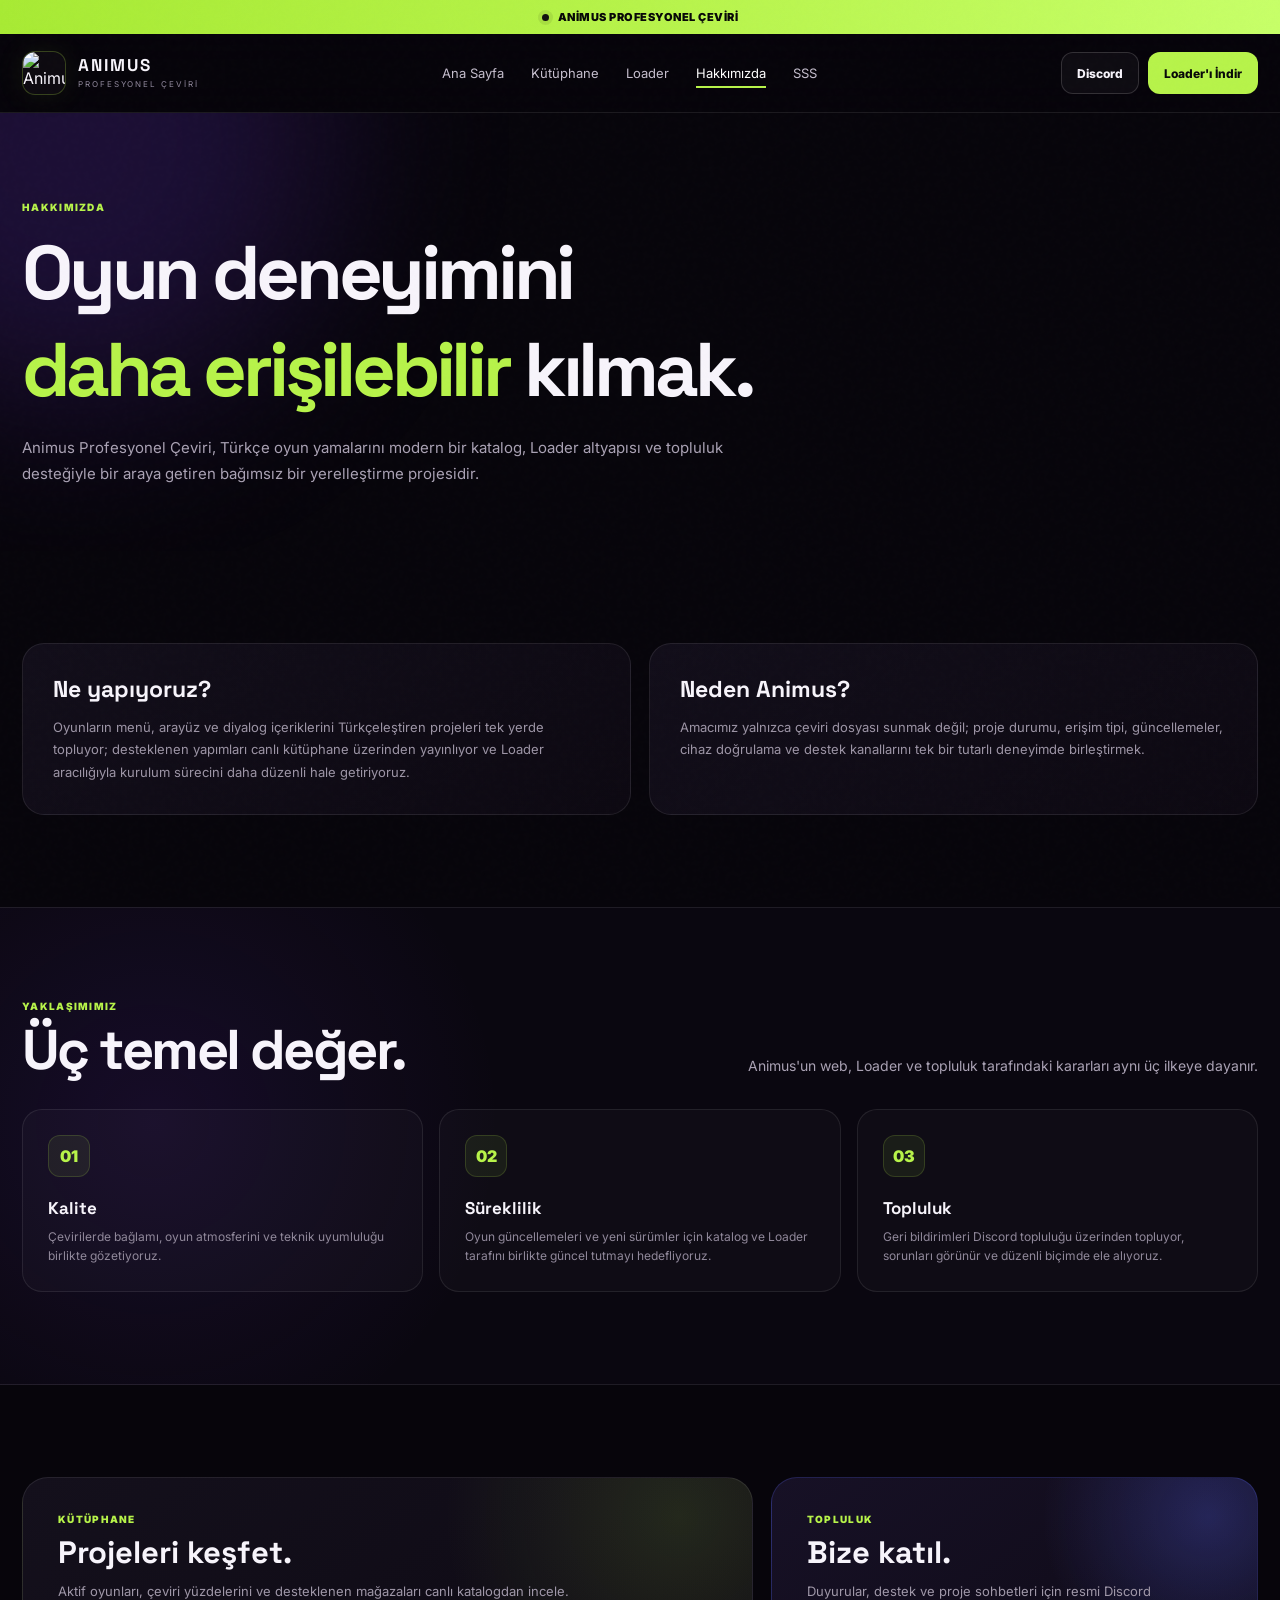
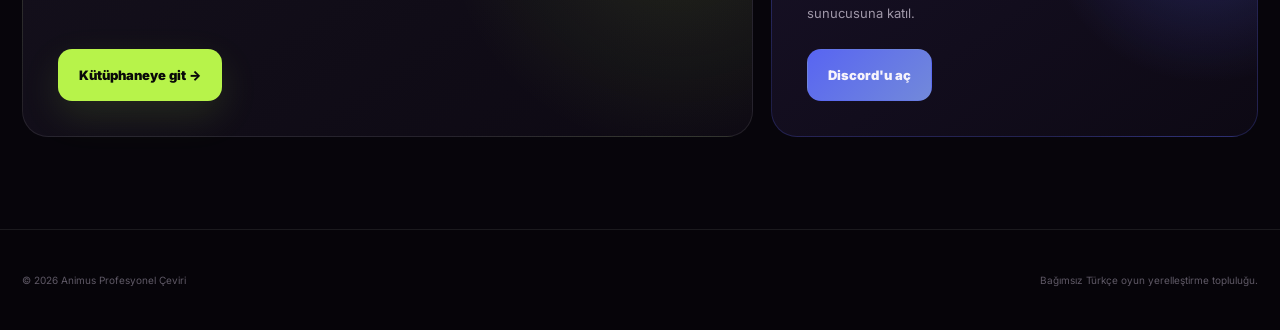
==== public/hakkimizda.html @ ebd4c954 "Add Animus about page" ====
<!doctype html>
<html lang="tr">
<head>
  <meta charset="utf-8">
  <meta name="viewport" content="width=device-width,initial-scale=1">
  <meta name="theme-color" content="#07050b">
  <meta name="description" content="Animus Profesyonel Çeviri hakkında.">
  <link rel="icon" href="https://animus-api.intelpol.workers.dev/icon.ico">
  <link rel="stylesheet" href="./assets/site.css">
  <title>Hakkımızda | Animus Profesyonel Çeviri</title>
</head>
<body>
<div class="noise"></div>
<div class="announcement"><i></i> Animus Profesyonel Çeviri</div>
<header class="site-header">
  <div class="wrap nav">
    <a class="brand" href="./"><span class="brand-logo"><img src="https://animus-api.intelpol.workers.dev/icon.ico" alt="Animus"></span><span class="brand-text"><strong>ANIMUS</strong><span>PROFESYONEL ÇEVİRİ</span></span></a>
    <nav class="nav-links"><a href="./">Ana Sayfa</a><a href="./kutuphane.html">Kütüphane</a><a href="./#loader">Loader</a><a class="active" href="./hakkimizda.html">Hakkımızda</a><a href="./sss.html">SSS</a></nav>
    <div class="nav-actions"><a class="mini-btn" href="https://discord.gg/RMP6gGHpKK" target="_blank" rel="noopener">Discord</a><a class="mini-btn primary" href="https://pixeldrain.com/u/HKKVZccd" target="_blank" rel="noopener">Loader'ı İndir</a><button class="mobile-toggle" aria-label="Menüyü aç">☰</button></div>
  </div>
  <div class="mobile-menu"><a href="./">Ana Sayfa</a><a href="./kutuphane.html">Kütüphane</a><a href="./#loader">Loader</a><a href="./hakkimizda.html">Hakkımızda</a><a href="./sss.html">SSS</a><a href="https://discord.gg/RMP6gGHpKK" target="_blank">Discord</a></div>
</header>

<main>
  <section class="page-hero"><div class="wrap"><div class="kicker">Hakkımızda</div><h1>Oyun deneyimini<br><span class="lime">daha erişilebilir</span> kılmak.</h1><p>Animus Profesyonel Çeviri, Türkçe oyun yamalarını modern bir katalog, Loader altyapısı ve topluluk desteğiyle bir araya getiren bağımsız bir yerelleştirme projesidir.</p></div></section>
  <section class="section"><div class="wrap">
    <div class="prose-grid">
      <article class="prose-card" data-reveal><h3>Ne yapıyoruz?</h3><p>Oyunların menü, arayüz ve diyalog içeriklerini Türkçeleştiren projeleri tek yerde topluyor; desteklenen yapımları canlı kütüphane üzerinden yayınlıyor ve Loader aracılığıyla kurulum sürecini daha düzenli hale getiriyoruz.</p></article>
      <article class="prose-card" data-reveal><h3>Neden Animus?</h3><p>Amacımız yalnızca çeviri dosyası sunmak değil; proje durumu, erişim tipi, güncellemeler, cihaz doğrulama ve destek kanallarını tek bir tutarlı deneyimde birleştirmek.</p></article>
    </div>
  </div></section>
  <section class="section alt"><div class="wrap">
    <div class="section-head" data-reveal><div><div class="kicker">Yaklaşımımız</div><h2>Üç temel değer.</h2></div><p>Animus'un web, Loader ve topluluk tarafındaki kararları aynı üç ilkeye dayanır.</p></div>
    <div class="value-grid">
      <article class="value" data-reveal><i>01</i><h3>Kalite</h3><p>Çevirilerde bağlamı, oyun atmosferini ve teknik uyumluluğu birlikte gözetiyoruz.</p></article>
      <article class="value" data-reveal><i>02</i><h3>Süreklilik</h3><p>Oyun güncellemeleri ve yeni sürümler için katalog ve Loader tarafını birlikte güncel tutmayı hedefliyoruz.</p></article>
      <article class="value" data-reveal><i>03</i><h3>Topluluk</h3><p>Geri bildirimleri Discord topluluğu üzerinden topluyor, sorunları görünür ve düzenli biçimde ele alıyoruz.</p></article>
    </div>
  </div></section>
  <section class="section"><div class="wrap community-grid">
    <article class="community-card support-card" data-reveal><div><div class="kicker">Kütüphane</div><h3>Projeleri keşfet.</h3><p>Aktif oyunları, çeviri yüzdelerini ve desteklenen mağazaları canlı katalogdan incele.</p></div><a class="btn primary" href="./kutuphane.html">Kütüphaneye git →</a></article>
    <article class="community-card discord-card" data-reveal><div><div class="kicker">Topluluk</div><h3>Bize katıl.</h3><p>Duyurular, destek ve proje sohbetleri için resmi Discord sunucusuna katıl.</p></div><a class="btn discord" href="https://discord.gg/RMP6gGHpKK" target="_blank" rel="noopener">Discord'u aç</a></article>
  </div></section>
</main>
<footer class="site-footer"><div class="wrap"><div class="footer-bottom" style="margin-top:0;padding-top:0;border-top:0"><span>© <span data-year></span> Animus Profesyonel Çeviri</span><span>Bağımsız Türkçe oyun yerelleştirme topluluğu.</span></div></div></footer>
<script src="./assets/site.js"></script>
</body>
</html>
---- public/assets/site.css ----
@import url('https://fonts.googleapis.com/css2?family=Inter:wght@400;500;600;700;800;900&family=Space+Grotesk:wght@500;600;700&display=swap');
:root{--bg:#07050b;--bg2:#0c0813;--panel:#110d19;--panel2:#171120;--text:#f7f4fb;--muted:#aaa2b4;--muted2:#746d7c;--line:rgba(255,255,255,.085);--line2:rgba(255,255,255,.15);--lime:#b7f34a;--lime2:#d7ff8e;--purple:#7c3aed;--purple2:#a879ff;--discord:#5865f2;--shadow:0 28px 90px rgba(0,0,0,.42);--wrap:min(1280px,calc(100% - 44px));--radius:24px}
*{box-sizing:border-box}html{scroll-behavior:smooth}body{margin:0;background:var(--bg);color:var(--text);font-family:Inter,system-ui,-apple-system,BlinkMacSystemFont,"Segoe UI",sans-serif;overflow-x:hidden}a{color:inherit;text-decoration:none}button,input{font:inherit}.wrap{width:var(--wrap);margin:auto}.hidden{display:none!important}.noise{position:fixed;inset:0;pointer-events:none;z-index:999;opacity:.018;background-image:url("data:image/svg+xml,%3Csvg viewBox='0 0 180 180' xmlns='http://www.w3.org/2000/svg'%3E%3Cfilter id='n'%3E%3CfeTurbulence type='fractalNoise' baseFrequency='.92' numOctaves='3' stitchTiles='stitch'/%3E%3C/filter%3E%3Crect width='100%25' height='100%25' filter='url(%23n)' opacity='.8'/%3E%3C/svg%3E")}
.announcement{height:34px;display:flex;align-items:center;justify-content:center;gap:9px;background:linear-gradient(90deg,#a8ea34,var(--lime),#c7ff68);color:#080808;font-size:11px;font-weight:900;letter-spacing:.045em;text-transform:uppercase}.announcement i{width:7px;height:7px;border-radius:50%;background:#111;box-shadow:0 0 0 4px rgba(0,0,0,.08)}
.site-header{position:sticky;top:0;z-index:100;border-bottom:1px solid var(--line);background:rgba(7,5,11,.78);backdrop-filter:blur(20px)}.nav{height:78px;display:flex;align-items:center;justify-content:space-between;gap:24px}.brand{display:flex;align-items:center;gap:12px;min-width:max-content}.brand-logo{width:44px;height:44px;border-radius:13px;overflow:hidden;border:1px solid rgba(183,243,74,.24);background:#0d0a10;box-shadow:0 0 30px rgba(183,243,74,.08)}.brand-logo img{width:100%;height:100%;display:block;object-fit:cover}.brand-text strong{display:block;font:700 17px/1 "Space Grotesk",sans-serif;letter-spacing:.12em}.brand-text span{display:block;margin-top:5px;color:#91899d;font-size:8px;letter-spacing:.24em}.nav-links{display:flex;align-items:center;gap:27px;color:#c5becd;font-size:13px}.nav-links a{position:relative;padding:10px 0;transition:.2s}.nav-links a:after{content:"";position:absolute;height:2px;left:0;right:100%;bottom:3px;background:var(--lime);transition:.25s}.nav-links a:hover,.nav-links a.active{color:#fff}.nav-links a:hover:after,.nav-links a.active:after{right:0}.nav-actions{display:flex;align-items:center;gap:9px}.mini-btn{height:42px;padding:0 15px;border-radius:12px;display:inline-flex;align-items:center;justify-content:center;gap:8px;border:1px solid var(--line2);background:rgba(255,255,255,.035);font-size:12px;font-weight:800;transition:.2s}.mini-btn:hover{border-color:rgba(183,243,74,.28);transform:translateY(-1px)}.mini-btn.primary{background:var(--lime);color:#090909;border-color:transparent}.mobile-toggle{display:none;width:42px;height:42px;border-radius:12px;border:1px solid var(--line);background:rgba(255,255,255,.035);color:#fff}.mobile-menu{display:none}
.hero-video{position:relative;min-height:770px;display:flex;align-items:center;overflow:hidden;border-bottom:1px solid var(--line)}.hero-media{position:absolute;inset:0}.hero-media video,.hero-media img{width:100%;height:100%;object-fit:cover;display:block}.hero-media video{filter:saturate(.78) contrast(1.05);transform:scale(1.03)}.hero-shade{position:absolute;inset:0;background:linear-gradient(90deg,rgba(7,5,11,.98) 0%,rgba(7,5,11,.88) 38%,rgba(7,5,11,.48) 67%,rgba(7,5,11,.72) 100%),linear-gradient(0deg,var(--bg) 0%,transparent 34%,rgba(7,5,11,.1) 100%),radial-gradient(circle at 18% 22%,rgba(124,58,237,.28),transparent 32%)}.hero-inner{position:relative;z-index:2;padding:92px 0 82px;display:grid;grid-template-columns:1.06fr .94fr;gap:70px;align-items:center}.eyebrow{display:inline-flex;align-items:center;gap:9px;padding:8px 12px;border-radius:999px;border:1px solid rgba(183,243,74,.19);background:rgba(183,243,74,.055);color:#ddffa4;font-size:11px;font-weight:900;letter-spacing:.075em;text-transform:uppercase}.eyebrow i{width:7px;height:7px;border-radius:50%;background:var(--lime);box-shadow:0 0 14px var(--lime)}h1,h2,h3{font-family:"Space Grotesk",sans-serif}.hero-title{font-size:clamp(56px,7vw,96px);line-height:.92;letter-spacing:-.058em;margin:25px 0 24px;max-width:800px}.lime{color:var(--lime)}.hero-copy{max-width:670px;color:#bbb4c5;font-size:17px;line-height:1.8}.actions{display:flex;flex-wrap:wrap;gap:12px;margin-top:31px}.btn{min-height:52px;padding:0 20px;border-radius:14px;display:inline-flex;align-items:center;justify-content:center;gap:9px;border:1px solid var(--line2);background:rgba(255,255,255,.04);font-size:13px;font-weight:900;transition:.22s}.btn:hover{transform:translateY(-2px);border-color:rgba(183,243,74,.32)}.btn.primary{background:var(--lime);color:#090909;border-color:transparent;box-shadow:0 14px 38px rgba(183,243,74,.12)}.btn.discord{background:linear-gradient(135deg,#5865f2,#7289da);border-color:transparent}.hero-facts{display:flex;flex-wrap:wrap;gap:20px;margin-top:32px}.fact{display:flex;align-items:center;gap:9px;color:#948d9e;font-size:10px}.fact i{width:24px;height:24px;border-radius:50%;display:grid;place-items:center;color:var(--lime);background:rgba(183,243,74,.065);border:1px solid rgba(183,243,74,.16);font-style:normal}.fact b{display:block;color:#e8e3ed;font-size:11px}.feature-deck{position:relative;height:500px}.deck-glow{position:absolute;width:430px;height:430px;border-radius:50%;right:0;top:25px;background:rgba(124,58,237,.27);filter:blur(95px)}.deck-card{position:absolute;width:235px;aspect-ratio:3/4.15;border-radius:22px;overflow:hidden;border:1px solid rgba(255,255,255,.14);background:#120d18;box-shadow:0 32px 85px rgba(0,0,0,.55);transition:.3s}.deck-card img{width:100%;height:100%;object-fit:cover}.deck-card:after{content:"";position:absolute;inset:0;background:linear-gradient(180deg,transparent 50%,rgba(6,4,9,.86))}.deck-card:nth-child(1){right:250px;top:90px;transform:rotate(-8deg) scale(.88);opacity:.78}.deck-card:nth-child(2){right:100px;top:32px;z-index:3}.deck-card:nth-child(3){right:-35px;top:105px;transform:rotate(8deg) scale(.88);opacity:.82}.deck-card strong{position:absolute;z-index:2;left:15px;right:15px;bottom:16px;font-size:14px;line-height:1.2}.deck-badge{position:absolute;z-index:4;right:76px;bottom:40px;padding:11px 14px;border-radius:14px;border:1px solid rgba(183,243,74,.22);background:rgba(10,7,14,.82);backdrop-filter:blur(16px);box-shadow:var(--shadow)}.deck-badge small{display:block;color:#8f8798;font-size:9px}.deck-badge b{display:block;margin-top:3px;color:var(--lime);font:700 19px/1 "Space Grotesk"}
.metric-strip{background:#0a0710;border-bottom:1px solid var(--line)}.metrics{display:grid;grid-template-columns:repeat(4,1fr)}.metric{padding:24px;border-right:1px solid var(--line)}.metric:last-child{border-right:0}.metric small{color:var(--lime);font-size:10px;font-weight:900;letter-spacing:.1em}.metric strong{display:block;margin-top:6px;font:700 17px/1.2 "Space Grotesk"}.metric span{display:block;margin-top:6px;color:#7f7888;font-size:11px;line-height:1.45}
.section{padding:92px 0}.section.alt{background:radial-gradient(circle at 12% 45%,rgba(124,58,237,.11),transparent 30%),#0a0710;border-top:1px solid var(--line);border-bottom:1px solid var(--line)}.kicker{color:var(--lime);font-size:10px;font-weight:900;letter-spacing:.13em;text-transform:uppercase;margin-bottom:11px}.section-head{display:flex;align-items:end;justify-content:space-between;gap:32px;margin-bottom:31px}.section-head h2{font-size:clamp(36px,4.6vw,56px);line-height:.98;letter-spacing:-.046em;margin:0}.section-head p{max-width:560px;color:var(--muted);font-size:14px;line-height:1.72;margin:0}.featured-grid{display:grid;grid-template-columns:repeat(3,1fr);gap:20px}.project-card{border:1px solid var(--line);border-radius:24px;overflow:hidden;background:linear-gradient(180deg,#120d19,#0c0910);transition:.28s}.project-card:hover{transform:translateY(-6px);border-color:rgba(183,243,74,.26);box-shadow:0 28px 72px rgba(0,0,0,.34)}.project-art{height:240px;position:relative;overflow:hidden}.project-art img{width:100%;height:100%;object-fit:cover;transition:transform .6s}.project-card:hover .project-art img{transform:scale(1.04)}.project-art:after{content:"";position:absolute;inset:0;background:linear-gradient(180deg,transparent 34%,rgba(7,5,11,.94))}.project-tag{position:absolute;z-index:2;left:13px;top:13px;padding:6px 8px;border-radius:8px;background:rgba(124,58,237,.86);font-size:9px;font-weight:900}.project-content{padding:19px}.project-content h3{font-size:19px;margin:0}.project-content p{min-height:40px;color:#8d8596;font-size:12px;line-height:1.62}.project-foot{display:flex;justify-content:space-between;align-items:center;gap:12px}.status{padding:6px 8px;border-radius:8px;color:#cbff7d;background:rgba(183,243,74,.06);border:1px solid rgba(183,243,74,.16);font-size:9px;font-weight:900}.text-link{font-size:11px;font-weight:800;color:#ddd7e4}.text-link:hover{color:var(--lime)}
.loader-grid{display:grid;grid-template-columns:.9fr 1.1fr;gap:56px;align-items:center}.steps{display:grid;gap:11px}.step{display:grid;grid-template-columns:48px 1fr;gap:14px;padding:18px;border-radius:18px;border:1px solid var(--line);background:rgba(255,255,255,.022)}.step-num{width:48px;height:48px;border-radius:14px;display:grid;place-items:center;color:var(--lime);background:rgba(183,243,74,.06);border:1px solid rgba(183,243,74,.15);font:700 13px "Space Grotesk"}.step h3{margin:2px 0 6px;font-size:14px}.step p{margin:0;color:#8f8798;font-size:12px;line-height:1.55}.loader-panel{position:relative;padding:28px;border-radius:26px;border:1px solid var(--line2);background:linear-gradient(145deg,#171120,#0c0911);box-shadow:var(--shadow);overflow:hidden}.loader-panel:before{content:"";position:absolute;width:260px;height:260px;border-radius:50%;right:-100px;top:-100px;background:rgba(124,58,237,.25);filter:blur(60px)}.loader-head{position:relative;display:flex;align-items:center;gap:14px}.loader-logo{width:58px;height:58px;border-radius:16px;overflow:hidden;border:1px solid rgba(183,243,74,.22)}.loader-logo img{width:100%;height:100%;object-fit:cover}.loader-head h3{font-size:24px;margin:0}.loader-head p{color:#91899c;font-size:12px;margin:5px 0 0}.loader-features{position:relative;display:grid;grid-template-columns:1fr 1fr;gap:10px;margin:20px 0}.loader-features div{padding:13px;border-radius:13px;border:1px solid var(--line);background:rgba(255,255,255,.024);font-size:11px;color:#a69faf}.loader-features strong{display:block;color:#fff;font-size:12px;margin-bottom:4px}.full{width:100%}
.community-grid{display:grid;grid-template-columns:1.2fr .8fr;gap:18px}.community-card{min-height:255px;padding:35px;border-radius:26px;border:1px solid var(--line);display:flex;flex-direction:column;justify-content:space-between}.discord-card{background:radial-gradient(circle at 90% 15%,rgba(88,101,242,.28),transparent 34%),linear-gradient(145deg,#171126,#0d0914);border-color:rgba(88,101,242,.23)}.support-card{background:radial-gradient(circle at 90% 15%,rgba(183,243,74,.12),transparent 34%),linear-gradient(145deg,#14101c,#0d0913)}.community-card h3{font-size:31px;line-height:1.07;margin:11px 0}.community-card p{margin:0;color:#9f97a8;font-size:13px;line-height:1.7}.community-card .btn{align-self:flex-start;margin-top:24px}
.faq{display:grid;gap:10px;max-width:920px;margin:auto}.faq-item{border:1px solid var(--line);border-radius:17px;background:rgba(255,255,255,.022);overflow:hidden}.faq-btn{width:100%;padding:19px 21px;display:flex;justify-content:space-between;gap:16px;border:0;background:transparent;color:#fff;text-align:left;font-weight:700;cursor:pointer}.faq-btn b{color:var(--lime);font-size:19px;transition:.2s}.faq-content{max-height:0;overflow:hidden;transition:max-height .3s ease}.faq-content p{margin:0;padding:0 21px 20px;color:#948c9d;font-size:13px;line-height:1.7}.faq-item.open .faq-content{max-height:190px}.faq-item.open .faq-btn b{transform:rotate(45deg)}
.page-hero{position:relative;padding:88px 0 48px;overflow:hidden}.page-hero:before{content:"";position:absolute;width:520px;height:520px;border-radius:50%;left:-190px;top:-230px;background:rgba(124,58,237,.19);filter:blur(90px)}.page-hero .wrap{position:relative}.page-hero h1{font-size:clamp(50px,6vw,76px);letter-spacing:-.055em;margin:10px 0 17px}.page-hero p{max-width:720px;color:var(--muted);font-size:15px;line-height:1.75}.count-pill{display:inline-flex;align-items:center;gap:8px;margin-top:18px;padding:8px 11px;border-radius:999px;border:1px solid rgba(183,243,74,.18);background:rgba(183,243,74,.05);color:#d8ff9a;font-size:11px;font-weight:800}.count-pill i{width:7px;height:7px;border-radius:50%;background:var(--lime);box-shadow:0 0 12px var(--lime)}
.library-shell{padding-bottom:90px}.toolbar{position:sticky;top:112px;z-index:40;display:flex;align-items:center;justify-content:space-between;gap:15px;margin:10px 0 28px;padding:14px;border:1px solid var(--line);border-radius:20px;background:rgba(13,9,20,.88);backdrop-filter:blur(18px);box-shadow:0 14px 42px rgba(0,0,0,.18)}.filters{display:flex;gap:8px;flex-wrap:wrap}.chip{height:39px;padding:0 14px;border-radius:11px;border:1px solid var(--line);background:rgba(255,255,255,.024);color:#aaa3b4;font-size:11px;font-weight:800;cursor:pointer}.chip.active,.chip:hover{background:rgba(183,243,74,.09);border-color:rgba(183,243,74,.24);color:#e0ffae}.search{width:min(340px,100%);height:42px;padding:0 14px;border-radius:12px;border:1px solid var(--line2);background:#0c0912;color:#fff;outline:none}.search:focus{border-color:rgba(183,243,74,.34);box-shadow:0 0 0 3px rgba(183,243,74,.05)}.library-grid{display:grid;grid-template-columns:repeat(6,minmax(0,1fr));gap:18px}.library-card{min-width:0}.cover{position:relative;aspect-ratio:3/4.2;border-radius:18px;overflow:hidden;background:linear-gradient(145deg,#171020,#0b0810);border:1px solid var(--line);box-shadow:0 18px 48px rgba(0,0,0,.22);transition:.25s}.library-card:hover .cover{transform:translateY(-4px);border-color:rgba(183,243,74,.28);box-shadow:0 25px 60px rgba(0,0,0,.35)}.cover img{width:100%;height:100%;display:block;object-fit:cover}.cover:after{content:"";position:absolute;inset:0;background:linear-gradient(180deg,transparent 55%,rgba(5,4,8,.77))}.badge{position:absolute;z-index:2;left:10px;top:10px;padding:6px 8px;border-radius:8px;background:rgba(124,58,237,.9);font-size:9px;font-weight:900;letter-spacing:.04em}.ready{position:absolute;z-index:2;left:10px;bottom:10px;padding:5px 7px;border-radius:7px;background:rgba(8,6,12,.8);border:1px solid rgba(255,255,255,.14);font-size:8px;font-weight:900}.library-card h3{font-size:14px;line-height:1.25;margin:12px 1px 6px;min-height:35px}.meta{display:flex;justify-content:space-between;gap:8px;color:#817989;font-size:9px}.progress{height:3px;margin-top:9px;border-radius:999px;background:#211b29;overflow:hidden}.progress span{display:block;height:100%;background:var(--lime);border-radius:inherit}.empty,.error,.loading{grid-column:1/-1;padding:48px;text-align:center;border:1px dashed var(--line2);border-radius:20px;color:#91899a;background:rgba(255,255,255,.018)}.skeleton{aspect-ratio:3/4.2;border-radius:18px;background:linear-gradient(90deg,#100c17,#17111f,#100c17);background-size:200% 100%;animation:shimmer 1.3s infinite}@keyframes shimmer{to{background-position:-200% 0}}
.prose-grid{display:grid;grid-template-columns:1fr 1fr;gap:18px}.prose-card{padding:30px;border-radius:22px;border:1px solid var(--line);background:linear-gradient(145deg,#120e1a,#0d0912)}.prose-card h3{font-size:23px;margin:0 0 12px}.prose-card p{margin:0;color:#9d95a6;font-size:13px;line-height:1.75}.value-grid{display:grid;grid-template-columns:repeat(3,1fr);gap:16px}.value{padding:25px;border-radius:20px;border:1px solid var(--line);background:rgba(255,255,255,.022)}.value i{display:grid;place-items:center;width:42px;height:42px;border-radius:12px;background:rgba(183,243,74,.07);border:1px solid rgba(183,243,74,.16);color:var(--lime);font-style:normal;font-weight:900}.value h3{font-size:17px;margin:20px 0 8px}.value p{margin:0;color:#90889a;font-size:12px;line-height:1.65}
.site-footer{padding:44px 0;border-top:1px solid var(--line);background:#060409}.footer-top{display:flex;justify-content:space-between;gap:38px;align-items:flex-start}.footer-brand{max-width:430px}.footer-brand p{color:#777080;font-size:11px;line-height:1.65}.footer-cols{display:flex;gap:54px}.footer-col strong{display:block;font-size:11px;margin-bottom:12px}.footer-col a{display:block;color:#7f7888;font-size:11px;margin:8px 0}.footer-col a:hover{color:#fff}.footer-bottom{margin-top:34px;padding-top:20px;border-top:1px solid var(--line);display:flex;justify-content:space-between;gap:24px;flex-wrap:wrap;color:#5f5966;font-size:10px}.reveal{opacity:0;transform:translateY(18px);transition:opacity .55s ease,transform .55s ease}.reveal.visible{opacity:1;transform:none}
@media(max-width:1220px){.library-grid{grid-template-columns:repeat(5,1fr)}}@media(max-width:1030px){.nav-links{display:none}.mobile-toggle{display:block}.mobile-menu{position:absolute;display:none;left:20px;right:20px;top:112px;padding:12px;border-radius:18px;border:1px solid var(--line2);background:#100c18;box-shadow:var(--shadow)}.mobile-menu.open{display:grid}.mobile-menu a{padding:13px;border-radius:10px;color:#c9c3d3;font-size:13px}.mobile-menu a:hover{background:rgba(255,255,255,.04);color:#fff}.hero-video{min-height:auto}.hero-inner,.loader-grid{grid-template-columns:1fr}.feature-deck{max-width:660px}.featured-grid{grid-template-columns:1fr 1fr}.metrics{grid-template-columns:1fr 1fr}.metric:nth-child(2){border-right:0}.community-grid{grid-template-columns:1fr}.library-grid{grid-template-columns:repeat(4,1fr)}.footer-top{flex-direction:column}}
@media(max-width:760px){:root{--wrap:min(100% - 24px,1280px)}.announcement{font-size:9px;text-align:center;padding:0 12px}.nav{height:68px}.brand-text span{display:none}.nav-actions .mini-btn{display:none}.mobile-menu{top:102px}.hero-inner{padding:64px 0}.hero-title{font-size:50px}.hero-copy{font-size:15px}.actions .btn{width:100%}.hero-facts{display:grid;grid-template-columns:1fr 1fr}.feature-deck{height:410px}.deck-card{width:190px}.deck-card:nth-child(1){right:190px}.deck-card:nth-child(2){right:75px}.deck-card:nth-child(3){right:-25px}.deck-badge{right:45px}.featured-grid{grid-template-columns:1fr}.metrics{grid-template-columns:1fr}.metric{border-right:0;border-bottom:1px solid var(--line)}.metric:last-child{border-bottom:0}.section-head{align-items:flex-start;flex-direction:column}.loader-features{grid-template-columns:1fr}.toolbar{position:static;align-items:stretch;flex-direction:column}.search{width:100%}.library-grid{grid-template-columns:repeat(3,1fr)}.prose-grid,.value-grid{grid-template-columns:1fr}.footer-cols{gap:30px;flex-wrap:wrap}}
@media(max-width:520px){.hero-title{font-size:43px}.feature-deck{height:350px}.deck-card{width:155px;border-radius:17px}.deck-card:nth-child(1){right:150px;top:80px}.deck-card:nth-child(2){right:62px}.deck-card:nth-child(3){right:-15px;top:90px}.deck-badge{right:20px;bottom:15px}.library-grid{grid-template-columns:repeat(2,1fr);gap:13px}.library-card h3{font-size:12px}.page-hero{padding-top:58px}.page-hero h1{font-size:44px}.footer-bottom{flex-direction:column}}
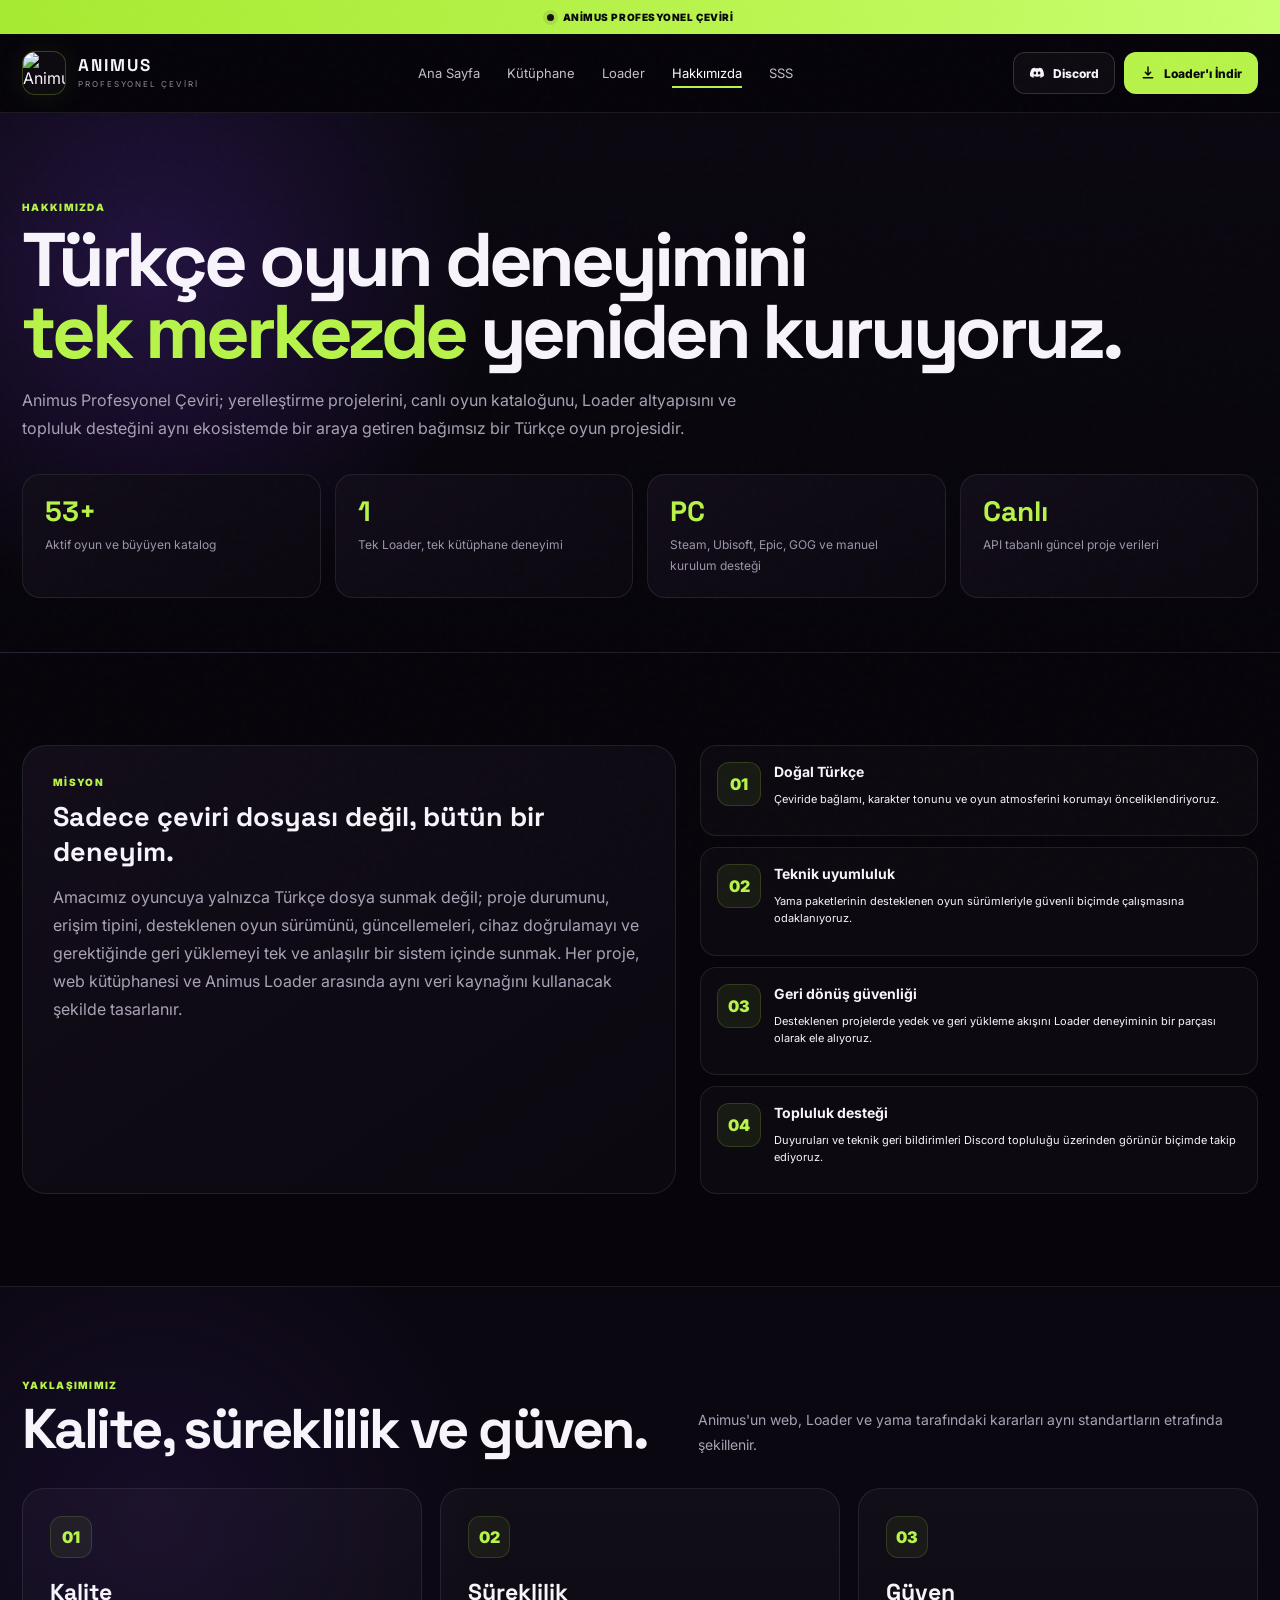
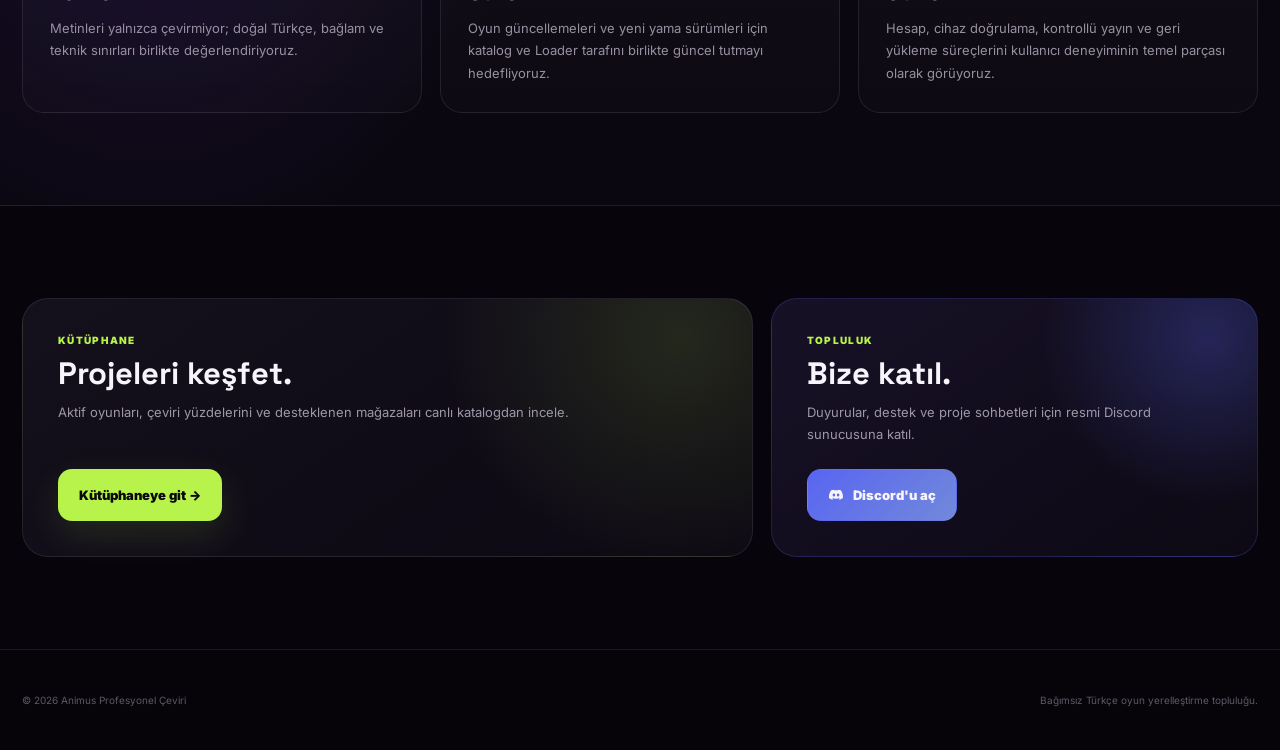
==== commit db38bb99: "Upgrade about page content and presentation" ====
--- a/public/hakkimizda.html
+++ b/public/hakkimizda.html
@@ -8,6 +8,16 @@
   <link rel="icon" href="https://animus-api.intelpol.workers.dev/icon.ico">
   <link rel="stylesheet" href="./assets/site.css">
   <title>Hakkımızda | Animus Profesyonel Çeviri</title>
+  <style>
+    .about-stats{display:grid;grid-template-columns:repeat(4,1fr);gap:14px;margin-top:32px}
+    .about-stat{padding:22px;border:1px solid var(--line);border-radius:18px;background:linear-gradient(145deg,#120d19,#0b0810)}
+    .about-stat b{display:block;color:var(--lime);font:700 28px/1 "Space Grotesk",sans-serif;margin-bottom:8px}.about-stat span{color:#9d95a8;font-size:12px;line-height:1.5}
+    .about-wide{display:grid;grid-template-columns:1.08fr .92fr;gap:24px;align-items:stretch}
+    .about-panel{padding:30px;border:1px solid var(--line);border-radius:24px;background:linear-gradient(145deg,#120d19,#0b0810)}
+    .about-panel h3{font-size:27px;margin:0 0 14px}.about-panel p{color:#aaa2b5;line-height:1.75;margin:0}
+    .principles{display:grid;gap:11px}.principle{display:grid;grid-template-columns:44px 1fr;gap:13px;align-items:start;padding:16px;border:1px solid var(--line);border-radius:16px;background:rgba(255,255,255,.022)}.principle i{width:44px;height:44px;border-radius:12px;display:grid;place-items:center;background:rgba(183,243,74,.07);border:1px solid rgba(183,243,74,.16);color:var(--lime);font-style:normal;font-weight:900}.principle h4{margin:1px 0 5px;font-size:14px}.principle p{font-size:11px;line-height:1.55}
+    @media(max-width:900px){.about-stats{grid-template-columns:repeat(2,1fr)}.about-wide{grid-template-columns:1fr}}@media(max-width:560px){.about-stats{grid-template-columns:1fr}}
+  </style>
 </head>
 <body>
 <div class="noise"></div>
@@ -16,33 +26,29 @@
   <div class="wrap nav">
     <a class="brand" href="./"><span class="brand-logo"><img src="https://animus-api.intelpol.workers.dev/icon.ico" alt="Animus"></span><span class="brand-text"><strong>ANIMUS</strong><span>PROFESYONEL ÇEVİRİ</span></span></a>
     <nav class="nav-links"><a href="./">Ana Sayfa</a><a href="./kutuphane.html">Kütüphane</a><a href="./#loader">Loader</a><a class="active" href="./hakkimizda.html">Hakkımızda</a><a href="./sss.html">SSS</a></nav>
-    <div class="nav-actions"><a class="mini-btn" href="https://discord.gg/RMP6gGHpKK" target="_blank" rel="noopener">Discord</a><a class="mini-btn primary" href="https://pixeldrain.com/u/HKKVZccd" target="_blank" rel="noopener">Loader'ı İndir</a><button class="mobile-toggle" aria-label="Menüyü aç">☰</button></div>
+    <div class="nav-actions"><a class="mini-btn" href="https://discord.gg/RMP6gGHpKK" target="_blank" rel="noopener">Discord</a><a class="mini-btn primary" href="https://pixeldrain.com/u/HKKVZccd" target="_blank" rel="noopener"><svg width="16" height="16" viewBox="0 0 24 24" fill="none" aria-hidden="true"><path d="M12 3v12m0 0 4-4m-4 4-4-4M5 19h14" stroke="currentColor" stroke-width="2.2" stroke-linecap="round" stroke-linejoin="round"/></svg>Loader'ı İndir</a><button class="mobile-toggle" aria-label="Menüyü aç">☰</button></div>
   </div>
   <div class="mobile-menu"><a href="./">Ana Sayfa</a><a href="./kutuphane.html">Kütüphane</a><a href="./#loader">Loader</a><a href="./hakkimizda.html">Hakkımızda</a><a href="./sss.html">SSS</a><a href="https://discord.gg/RMP6gGHpKK" target="_blank">Discord</a></div>
 </header>
 
 <main>
-  <section class="page-hero"><div class="wrap"><div class="kicker">Hakkımızda</div><h1>Oyun deneyimini<br><span class="lime">daha erişilebilir</span> kılmak.</h1><p>Animus Profesyonel Çeviri, Türkçe oyun yamalarını modern bir katalog, Loader altyapısı ve topluluk desteğiyle bir araya getiren bağımsız bir yerelleştirme projesidir.</p></div></section>
-  <section class="section"><div class="wrap">
-    <div class="prose-grid">
-      <article class="prose-card" data-reveal><h3>Ne yapıyoruz?</h3><p>Oyunların menü, arayüz ve diyalog içeriklerini Türkçeleştiren projeleri tek yerde topluyor; desteklenen yapımları canlı kütüphane üzerinden yayınlıyor ve Loader aracılığıyla kurulum sürecini daha düzenli hale getiriyoruz.</p></article>
-      <article class="prose-card" data-reveal><h3>Neden Animus?</h3><p>Amacımız yalnızca çeviri dosyası sunmak değil; proje durumu, erişim tipi, güncellemeler, cihaz doğrulama ve destek kanallarını tek bir tutarlı deneyimde birleştirmek.</p></article>
+  <section class="page-hero"><div class="wrap"><div class="kicker">Hakkımızda</div><h1>Türkçe oyun deneyimini<br><span class="lime">tek merkezde</span> yeniden kuruyoruz.</h1><p>Animus Profesyonel Çeviri; yerelleştirme projelerini, canlı oyun kataloğunu, Loader altyapısını ve topluluk desteğini aynı ekosistemde bir araya getiren bağımsız bir Türkçe oyun projesidir.</p><div class="about-stats"><div class="about-stat"><b>53+</b><span>Aktif oyun ve büyüyen katalog</span></div><div class="about-stat"><b>1</b><span>Tek Loader, tek kütüphane deneyimi</span></div><div class="about-stat"><b>PC</b><span>Steam, Ubisoft, Epic, GOG ve manuel kurulum desteği</span></div><div class="about-stat"><b>Canlı</b><span>API tabanlı güncel proje verileri</span></div></div></div></section>
+
+  <section class="section"><div class="wrap about-wide">
+    <article class="about-panel" data-reveal><div class="kicker">Misyon</div><h3>Sadece çeviri dosyası değil, bütün bir deneyim.</h3><p>Amacımız oyuncuya yalnızca Türkçe dosya sunmak değil; proje durumunu, erişim tipini, desteklenen oyun sürümünü, güncellemeleri, cihaz doğrulamayı ve gerektiğinde geri yüklemeyi tek ve anlaşılır bir sistem içinde sunmak. Her proje, web kütüphanesi ve Animus Loader arasında aynı veri kaynağını kullanacak şekilde tasarlanır.</p></article>
+    <div class="principles" data-reveal>
+      <div class="principle"><i>01</i><div><h4>Doğal Türkçe</h4><p>Çeviride bağlamı, karakter tonunu ve oyun atmosferini korumayı önceliklendiriyoruz.</p></div></div>
+      <div class="principle"><i>02</i><div><h4>Teknik uyumluluk</h4><p>Yama paketlerinin desteklenen oyun sürümleriyle güvenli biçimde çalışmasına odaklanıyoruz.</p></div></div>
+      <div class="principle"><i>03</i><div><h4>Geri dönüş güvenliği</h4><p>Desteklenen projelerde yedek ve geri yükleme akışını Loader deneyiminin bir parçası olarak ele alıyoruz.</p></div></div>
+      <div class="principle"><i>04</i><div><h4>Topluluk desteği</h4><p>Duyuruları ve teknik geri bildirimleri Discord topluluğu üzerinden görünür biçimde takip ediyoruz.</p></div></div>
     </div>
   </div></section>
-  <section class="section alt"><div class="wrap">
-    <div class="section-head" data-reveal><div><div class="kicker">Yaklaşımımız</div><h2>Üç temel değer.</h2></div><p>Animus'un web, Loader ve topluluk tarafındaki kararları aynı üç ilkeye dayanır.</p></div>
-    <div class="value-grid">
-      <article class="value" data-reveal><i>01</i><h3>Kalite</h3><p>Çevirilerde bağlamı, oyun atmosferini ve teknik uyumluluğu birlikte gözetiyoruz.</p></article>
-      <article class="value" data-reveal><i>02</i><h3>Süreklilik</h3><p>Oyun güncellemeleri ve yeni sürümler için katalog ve Loader tarafını birlikte güncel tutmayı hedefliyoruz.</p></article>
-      <article class="value" data-reveal><i>03</i><h3>Topluluk</h3><p>Geri bildirimleri Discord topluluğu üzerinden topluyor, sorunları görünür ve düzenli biçimde ele alıyoruz.</p></article>
-    </div>
-  </div></section>
-  <section class="section"><div class="wrap community-grid">
-    <article class="community-card support-card" data-reveal><div><div class="kicker">Kütüphane</div><h3>Projeleri keşfet.</h3><p>Aktif oyunları, çeviri yüzdelerini ve desteklenen mağazaları canlı katalogdan incele.</p></div><a class="btn primary" href="./kutuphane.html">Kütüphaneye git →</a></article>
-    <article class="community-card discord-card" data-reveal><div><div class="kicker">Topluluk</div><h3>Bize katıl.</h3><p>Duyurular, destek ve proje sohbetleri için resmi Discord sunucusuna katıl.</p></div><a class="btn discord" href="https://discord.gg/RMP6gGHpKK" target="_blank" rel="noopener">Discord'u aç</a></article>
-  </div></section>
+
+  <section class="section alt"><div class="wrap"><div class="section-head" data-reveal><div><div class="kicker">Yaklaşımımız</div><h2>Kalite, süreklilik ve güven.</h2></div><p>Animus'un web, Loader ve yama tarafındaki kararları aynı standartların etrafında şekillenir.</p></div><div class="value-grid"><article class="value" data-reveal><i>01</i><h3>Kalite</h3><p>Metinleri yalnızca çevirmiyor; doğal Türkçe, bağlam ve teknik sınırları birlikte değerlendiriyoruz.</p></article><article class="value" data-reveal><i>02</i><h3>Süreklilik</h3><p>Oyun güncellemeleri ve yeni yama sürümleri için katalog ve Loader tarafını birlikte güncel tutmayı hedefliyoruz.</p></article><article class="value" data-reveal><i>03</i><h3>Güven</h3><p>Hesap, cihaz doğrulama, kontrollü yayın ve geri yükleme süreçlerini kullanıcı deneyiminin temel parçası olarak görüyoruz.</p></article></div></div></section>
+
+  <section class="section"><div class="wrap community-grid"><article class="community-card support-card" data-reveal><div><div class="kicker">Kütüphane</div><h3>Projeleri keşfet.</h3><p>Aktif oyunları, çeviri yüzdelerini ve desteklenen mağazaları canlı katalogdan incele.</p></div><a class="btn primary" href="./kutuphane.html">Kütüphaneye git →</a></article><article class="community-card discord-card" data-reveal><div><div class="kicker">Topluluk</div><h3>Bize katıl.</h3><p>Duyurular, destek ve proje sohbetleri için resmi Discord sunucusuna katıl.</p></div><a class="btn discord" href="https://discord.gg/RMP6gGHpKK" target="_blank" rel="noopener">Discord'u aç</a></article></div></section>
 </main>
 <footer class="site-footer"><div class="wrap"><div class="footer-bottom" style="margin-top:0;padding-top:0;border-top:0"><span>© <span data-year></span> Animus Profesyonel Çeviri</span><span>Bağımsız Türkçe oyun yerelleştirme topluluğu.</span></div></div></footer>
 <script src="./assets/site.js"></script>
 </body>
-</html>
+</html>
--- a/public/assets/site.css
+++ b/public/assets/site.css
@@ -1,18 +1,20 @@
 @import url('https://fonts.googleapis.com/css2?family=Inter:wght@400;500;600;700;800;900&family=Space+Grotesk:wght@500;600;700&display=swap');
-:root{--bg:#07050b;--bg2:#0c0813;--panel:#110d19;--panel2:#171120;--text:#f7f4fb;--muted:#aaa2b4;--muted2:#746d7c;--line:rgba(255,255,255,.085);--line2:rgba(255,255,255,.15);--lime:#b7f34a;--lime2:#d7ff8e;--purple:#7c3aed;--purple2:#a879ff;--discord:#5865f2;--shadow:0 28px 90px rgba(0,0,0,.42);--wrap:min(1280px,calc(100% - 44px));--radius:24px}
-*{box-sizing:border-box}html{scroll-behavior:smooth}body{margin:0;background:var(--bg);color:var(--text);font-family:Inter,system-ui,-apple-system,BlinkMacSystemFont,"Segoe UI",sans-serif;overflow-x:hidden}a{color:inherit;text-decoration:none}button,input{font:inherit}.wrap{width:var(--wrap);margin:auto}.hidden{display:none!important}.noise{position:fixed;inset:0;pointer-events:none;z-index:999;opacity:.018;background-image:url("data:image/svg+xml,%3Csvg viewBox='0 0 180 180' xmlns='http://www.w3.org/2000/svg'%3E%3Cfilter id='n'%3E%3CfeTurbulence type='fractalNoise' baseFrequency='.92' numOctaves='3' stitchTiles='stitch'/%3E%3C/filter%3E%3Crect width='100%25' height='100%25' filter='url(%23n)' opacity='.8'/%3E%3C/svg%3E")}
-.announcement{height:34px;display:flex;align-items:center;justify-content:center;gap:9px;background:linear-gradient(90deg,#a8ea34,var(--lime),#c7ff68);color:#080808;font-size:11px;font-weight:900;letter-spacing:.045em;text-transform:uppercase}.announcement i{width:7px;height:7px;border-radius:50%;background:#111;box-shadow:0 0 0 4px rgba(0,0,0,.08)}
-.site-header{position:sticky;top:0;z-index:100;border-bottom:1px solid var(--line);background:rgba(7,5,11,.78);backdrop-filter:blur(20px)}.nav{height:78px;display:flex;align-items:center;justify-content:space-between;gap:24px}.brand{display:flex;align-items:center;gap:12px;min-width:max-content}.brand-logo{width:44px;height:44px;border-radius:13px;overflow:hidden;border:1px solid rgba(183,243,74,.24);background:#0d0a10;box-shadow:0 0 30px rgba(183,243,74,.08)}.brand-logo img{width:100%;height:100%;display:block;object-fit:cover}.brand-text strong{display:block;font:700 17px/1 "Space Grotesk",sans-serif;letter-spacing:.12em}.brand-text span{display:block;margin-top:5px;color:#91899d;font-size:8px;letter-spacing:.24em}.nav-links{display:flex;align-items:center;gap:27px;color:#c5becd;font-size:13px}.nav-links a{position:relative;padding:10px 0;transition:.2s}.nav-links a:after{content:"";position:absolute;height:2px;left:0;right:100%;bottom:3px;background:var(--lime);transition:.25s}.nav-links a:hover,.nav-links a.active{color:#fff}.nav-links a:hover:after,.nav-links a.active:after{right:0}.nav-actions{display:flex;align-items:center;gap:9px}.mini-btn{height:42px;padding:0 15px;border-radius:12px;display:inline-flex;align-items:center;justify-content:center;gap:8px;border:1px solid var(--line2);background:rgba(255,255,255,.035);font-size:12px;font-weight:800;transition:.2s}.mini-btn:hover{border-color:rgba(183,243,74,.28);transform:translateY(-1px)}.mini-btn.primary{background:var(--lime);color:#090909;border-color:transparent}.mobile-toggle{display:none;width:42px;height:42px;border-radius:12px;border:1px solid var(--line);background:rgba(255,255,255,.035);color:#fff}.mobile-menu{display:none}
-.hero-video{position:relative;min-height:770px;display:flex;align-items:center;overflow:hidden;border-bottom:1px solid var(--line)}.hero-media{position:absolute;inset:0}.hero-media video,.hero-media img{width:100%;height:100%;object-fit:cover;display:block}.hero-media video{filter:saturate(.78) contrast(1.05);transform:scale(1.03)}.hero-shade{position:absolute;inset:0;background:linear-gradient(90deg,rgba(7,5,11,.98) 0%,rgba(7,5,11,.88) 38%,rgba(7,5,11,.48) 67%,rgba(7,5,11,.72) 100%),linear-gradient(0deg,var(--bg) 0%,transparent 34%,rgba(7,5,11,.1) 100%),radial-gradient(circle at 18% 22%,rgba(124,58,237,.28),transparent 32%)}.hero-inner{position:relative;z-index:2;padding:92px 0 82px;display:grid;grid-template-columns:1.06fr .94fr;gap:70px;align-items:center}.eyebrow{display:inline-flex;align-items:center;gap:9px;padding:8px 12px;border-radius:999px;border:1px solid rgba(183,243,74,.19);background:rgba(183,243,74,.055);color:#ddffa4;font-size:11px;font-weight:900;letter-spacing:.075em;text-transform:uppercase}.eyebrow i{width:7px;height:7px;border-radius:50%;background:var(--lime);box-shadow:0 0 14px var(--lime)}h1,h2,h3{font-family:"Space Grotesk",sans-serif}.hero-title{font-size:clamp(56px,7vw,96px);line-height:.92;letter-spacing:-.058em;margin:25px 0 24px;max-width:800px}.lime{color:var(--lime)}.hero-copy{max-width:670px;color:#bbb4c5;font-size:17px;line-height:1.8}.actions{display:flex;flex-wrap:wrap;gap:12px;margin-top:31px}.btn{min-height:52px;padding:0 20px;border-radius:14px;display:inline-flex;align-items:center;justify-content:center;gap:9px;border:1px solid var(--line2);background:rgba(255,255,255,.04);font-size:13px;font-weight:900;transition:.22s}.btn:hover{transform:translateY(-2px);border-color:rgba(183,243,74,.32)}.btn.primary{background:var(--lime);color:#090909;border-color:transparent;box-shadow:0 14px 38px rgba(183,243,74,.12)}.btn.discord{background:linear-gradient(135deg,#5865f2,#7289da);border-color:transparent}.hero-facts{display:flex;flex-wrap:wrap;gap:20px;margin-top:32px}.fact{display:flex;align-items:center;gap:9px;color:#948d9e;font-size:10px}.fact i{width:24px;height:24px;border-radius:50%;display:grid;place-items:center;color:var(--lime);background:rgba(183,243,74,.065);border:1px solid rgba(183,243,74,.16);font-style:normal}.fact b{display:block;color:#e8e3ed;font-size:11px}.feature-deck{position:relative;height:500px}.deck-glow{position:absolute;width:430px;height:430px;border-radius:50%;right:0;top:25px;background:rgba(124,58,237,.27);filter:blur(95px)}.deck-card{position:absolute;width:235px;aspect-ratio:3/4.15;border-radius:22px;overflow:hidden;border:1px solid rgba(255,255,255,.14);background:#120d18;box-shadow:0 32px 85px rgba(0,0,0,.55);transition:.3s}.deck-card img{width:100%;height:100%;object-fit:cover}.deck-card:after{content:"";position:absolute;inset:0;background:linear-gradient(180deg,transparent 50%,rgba(6,4,9,.86))}.deck-card:nth-child(1){right:250px;top:90px;transform:rotate(-8deg) scale(.88);opacity:.78}.deck-card:nth-child(2){right:100px;top:32px;z-index:3}.deck-card:nth-child(3){right:-35px;top:105px;transform:rotate(8deg) scale(.88);opacity:.82}.deck-card strong{position:absolute;z-index:2;left:15px;right:15px;bottom:16px;font-size:14px;line-height:1.2}.deck-badge{position:absolute;z-index:4;right:76px;bottom:40px;padding:11px 14px;border-radius:14px;border:1px solid rgba(183,243,74,.22);background:rgba(10,7,14,.82);backdrop-filter:blur(16px);box-shadow:var(--shadow)}.deck-badge small{display:block;color:#8f8798;font-size:9px}.deck-badge b{display:block;margin-top:3px;color:var(--lime);font:700 19px/1 "Space Grotesk"}
+:root{--bg:#07050b;--bg2:#0b0811;--panel:#100c18;--panel2:#161020;--text:#f7f4fb;--muted:#a9a1b4;--muted2:#736c7b;--line:rgba(255,255,255,.085);--line2:rgba(255,255,255,.15);--lime:#b7f34a;--lime2:#d7ff8e;--purple:#7c3aed;--discord:#5865f2;--shadow:0 30px 90px rgba(0,0,0,.46);--wrap:min(1320px,calc(100% - 44px));--radius:24px}
+*{box-sizing:border-box}html{scroll-behavior:smooth}body{margin:0;background:var(--bg);color:var(--text);font-family:Inter,system-ui,-apple-system,BlinkMacSystemFont,"Segoe UI",sans-serif;overflow-x:hidden}a{color:inherit;text-decoration:none}button,input{font:inherit}.wrap{width:var(--wrap);margin:auto}.hidden{display:none!important}.lime{color:var(--lime)}.noise{position:fixed;inset:0;z-index:999;pointer-events:none;opacity:.018;background-image:url("data:image/svg+xml,%3Csvg viewBox='0 0 180 180' xmlns='http://www.w3.org/2000/svg'%3E%3Cfilter id='n'%3E%3CfeTurbulence type='fractalNoise' baseFrequency='.92' numOctaves='3' stitchTiles='stitch'/%3E%3C/filter%3E%3Crect width='100%25' height='100%25' filter='url(%23n)' opacity='.8'/%3E%3C/svg%3E")}
+.announcement{height:34px;display:flex;align-items:center;justify-content:center;gap:9px;background:linear-gradient(90deg,#a7ea32,var(--lime),#c9ff70);color:#080808;font-size:10px;font-weight:900;letter-spacing:.055em;text-transform:uppercase}.announcement i{width:7px;height:7px;border-radius:50%;background:#111;box-shadow:0 0 0 4px rgba(0,0,0,.08)}
+.site-header{position:sticky;top:0;z-index:100;border-bottom:1px solid var(--line);background:rgba(7,5,11,.82);backdrop-filter:blur(20px)}.nav{height:78px;display:flex;align-items:center;justify-content:space-between;gap:24px}.brand{display:flex;align-items:center;gap:12px;min-width:max-content}.brand-logo{width:44px;height:44px;border-radius:13px;overflow:hidden;border:1px solid rgba(183,243,74,.24);background:#0d0a10;box-shadow:0 0 30px rgba(183,243,74,.08)}.brand-logo img{width:100%;height:100%;display:block;object-fit:cover}.brand-text strong{display:block;font:700 17px/1 "Space Grotesk",sans-serif;letter-spacing:.12em}.brand-text span{display:block;margin-top:5px;color:#91899d;font-size:8px;letter-spacing:.24em}.nav-links{display:flex;align-items:center;gap:27px;color:#c5becd;font-size:13px}.nav-links a{position:relative;padding:10px 0;transition:.2s}.nav-links a:after{content:"";position:absolute;height:2px;left:0;right:100%;bottom:3px;background:var(--lime);transition:.25s}.nav-links a:hover,.nav-links a.active{color:#fff}.nav-links a:hover:after,.nav-links a.active:after{right:0}.nav-actions{display:flex;align-items:center;gap:9px}.mini-btn{height:42px;padding:0 15px;border-radius:12px;display:inline-flex;align-items:center;justify-content:center;gap:8px;border:1px solid var(--line2);background:rgba(255,255,255,.035);font-size:12px;font-weight:800;transition:.2s}.mini-btn:hover{border-color:rgba(183,243,74,.28);transform:translateY(-1px)}.mini-btn.primary{background:var(--lime);color:#090909;border-color:transparent}.discord-icon{width:16px;height:16px;display:inline-block}.mobile-toggle{display:none;width:42px;height:42px;border-radius:12px;border:1px solid var(--line);background:rgba(255,255,255,.035);color:#fff}.mobile-menu{display:none!important}
+.hero-video{position:relative;min-height:790px;display:flex;align-items:center;overflow:hidden;border-bottom:1px solid var(--line)}.hero-media{position:absolute;inset:0;overflow:hidden;background:#09060f}.hero-media img,.hero-media video{position:absolute;inset:0;width:100%;height:100%;object-fit:cover;display:block}.hero-media img{z-index:0;opacity:.68;transition:opacity .65s ease}.hero-media video{z-index:1;opacity:0;filter:saturate(.82) contrast(1.08) brightness(.78);transform:scale(1.025);transition:opacity .65s ease}.hero-media video.ready{opacity:1}.hero-media.video-ready img{opacity:.12}.hero-shade{position:absolute;z-index:2;inset:0;background:linear-gradient(90deg,rgba(7,5,11,.99) 0%,rgba(7,5,11,.92) 36%,rgba(7,5,11,.53) 66%,rgba(7,5,11,.76) 100%),linear-gradient(0deg,var(--bg) 0%,transparent 34%,rgba(7,5,11,.06) 100%),radial-gradient(circle at 17% 26%,rgba(124,58,237,.30),transparent 34%)}.hero-inner{position:relative;z-index:3;padding:92px 0 82px;display:grid;grid-template-columns:1.02fr .98fr;gap:64px;align-items:center}.eyebrow{display:inline-flex;align-items:center;gap:9px;padding:8px 12px;border-radius:999px;border:1px solid rgba(183,243,74,.19);background:rgba(183,243,74,.055);color:#ddffa4;font-size:11px;font-weight:900;letter-spacing:.075em;text-transform:uppercase}.eyebrow i{width:7px;height:7px;border-radius:50%;background:var(--lime);box-shadow:0 0 14px var(--lime)}h1,h2,h3{font-family:"Space Grotesk",sans-serif}.hero-title{font-size:clamp(58px,7vw,98px);line-height:.91;letter-spacing:-.06em;margin:25px 0 24px;max-width:800px}.hero-copy{max-width:690px;color:#bbb4c5;font-size:17px;line-height:1.8}.actions{display:flex;flex-wrap:wrap;gap:12px;margin-top:31px}.btn{min-height:52px;padding:0 20px;border-radius:14px;display:inline-flex;align-items:center;justify-content:center;gap:9px;border:1px solid var(--line2);background:rgba(255,255,255,.04);font-size:13px;font-weight:900;transition:.22s}.btn:hover{transform:translateY(-2px);border-color:rgba(183,243,74,.32)}.btn.primary{background:var(--lime);color:#090909;border-color:transparent;box-shadow:0 14px 38px rgba(183,243,74,.12)}.btn.discord{background:linear-gradient(135deg,#5865f2,#7289da);border-color:transparent}.hero-facts{display:flex;flex-wrap:wrap;gap:20px;margin-top:32px}.fact{display:flex;align-items:center;gap:9px;color:#948d9e;font-size:10px}.fact i{width:24px;height:24px;border-radius:50%;display:grid;place-items:center;color:var(--lime);background:rgba(183,243,74,.065);border:1px solid rgba(183,243,74,.16);font-style:normal}.fact b{display:block;color:#e8e3ed;font-size:11px}
+.feature-deck{position:relative;height:520px;perspective:1100px}.deck-glow{position:absolute;width:470px;height:470px;border-radius:50%;right:0;top:22px;background:rgba(124,58,237,.27);filter:blur(100px)}.deck-stage{position:absolute;inset:0}.deck-card{position:absolute;width:250px;aspect-ratio:3/4.15;border-radius:24px;overflow:hidden;border:1px solid rgba(255,255,255,.14);background:#120d18;box-shadow:0 34px 90px rgba(0,0,0,.58);transition:transform .65s cubic-bezier(.2,.7,.15,1),opacity .45s ease,filter .45s ease}.deck-card img{width:100%;height:100%;object-fit:cover}.deck-card:after{content:"";position:absolute;inset:0;background:linear-gradient(180deg,transparent 48%,rgba(6,4,9,.9))}.deck-card strong{position:absolute;z-index:2;left:16px;right:16px;bottom:17px;font-size:14px;line-height:1.2;text-shadow:0 4px 15px #000}.deck-card[data-pos="left"]{right:286px;top:98px;transform:rotate(-8deg) scale(.86);opacity:.7;filter:saturate(.7)}.deck-card[data-pos="center"]{right:126px;top:28px;z-index:4;transform:scale(1.04)}.deck-card[data-pos="right"]{right:-18px;top:108px;transform:rotate(8deg) scale(.86);opacity:.74;filter:saturate(.72)}.deck-controls{position:absolute;z-index:6;right:92px;bottom:31px;display:flex;align-items:center;gap:10px;padding:9px 11px;border-radius:13px;border:1px solid var(--line2);background:rgba(10,7,14,.78);backdrop-filter:blur(16px)}.deck-arrow{width:32px;height:32px;border-radius:9px;border:1px solid var(--line);background:rgba(255,255,255,.035);color:#fff;cursor:pointer}.deck-dots{display:flex;gap:6px}.deck-dot{width:7px;height:7px;border:0;border-radius:50%;padding:0;background:#524b5d;cursor:pointer}.deck-dot.active{background:var(--lime);box-shadow:0 0 10px rgba(183,243,74,.6)}.deck-badge{position:absolute;z-index:6;right:82px;top:0;padding:10px 13px;border-radius:13px;border:1px solid rgba(183,243,74,.22);background:rgba(10,7,14,.76);backdrop-filter:blur(16px)}.deck-badge small{display:block;color:#8f8798;font-size:8px}.deck-badge b{display:block;margin-top:3px;color:var(--lime);font:700 18px/1 "Space Grotesk"}
 .metric-strip{background:#0a0710;border-bottom:1px solid var(--line)}.metrics{display:grid;grid-template-columns:repeat(4,1fr)}.metric{padding:24px;border-right:1px solid var(--line)}.metric:last-child{border-right:0}.metric small{color:var(--lime);font-size:10px;font-weight:900;letter-spacing:.1em}.metric strong{display:block;margin-top:6px;font:700 17px/1.2 "Space Grotesk"}.metric span{display:block;margin-top:6px;color:#7f7888;font-size:11px;line-height:1.45}
-.section{padding:92px 0}.section.alt{background:radial-gradient(circle at 12% 45%,rgba(124,58,237,.11),transparent 30%),#0a0710;border-top:1px solid var(--line);border-bottom:1px solid var(--line)}.kicker{color:var(--lime);font-size:10px;font-weight:900;letter-spacing:.13em;text-transform:uppercase;margin-bottom:11px}.section-head{display:flex;align-items:end;justify-content:space-between;gap:32px;margin-bottom:31px}.section-head h2{font-size:clamp(36px,4.6vw,56px);line-height:.98;letter-spacing:-.046em;margin:0}.section-head p{max-width:560px;color:var(--muted);font-size:14px;line-height:1.72;margin:0}.featured-grid{display:grid;grid-template-columns:repeat(3,1fr);gap:20px}.project-card{border:1px solid var(--line);border-radius:24px;overflow:hidden;background:linear-gradient(180deg,#120d19,#0c0910);transition:.28s}.project-card:hover{transform:translateY(-6px);border-color:rgba(183,243,74,.26);box-shadow:0 28px 72px rgba(0,0,0,.34)}.project-art{height:240px;position:relative;overflow:hidden}.project-art img{width:100%;height:100%;object-fit:cover;transition:transform .6s}.project-card:hover .project-art img{transform:scale(1.04)}.project-art:after{content:"";position:absolute;inset:0;background:linear-gradient(180deg,transparent 34%,rgba(7,5,11,.94))}.project-tag{position:absolute;z-index:2;left:13px;top:13px;padding:6px 8px;border-radius:8px;background:rgba(124,58,237,.86);font-size:9px;font-weight:900}.project-content{padding:19px}.project-content h3{font-size:19px;margin:0}.project-content p{min-height:40px;color:#8d8596;font-size:12px;line-height:1.62}.project-foot{display:flex;justify-content:space-between;align-items:center;gap:12px}.status{padding:6px 8px;border-radius:8px;color:#cbff7d;background:rgba(183,243,74,.06);border:1px solid rgba(183,243,74,.16);font-size:9px;font-weight:900}.text-link{font-size:11px;font-weight:800;color:#ddd7e4}.text-link:hover{color:var(--lime)}
+.section{padding:92px 0}.section.alt{background:radial-gradient(circle at 12% 45%,rgba(124,58,237,.11),transparent 30%),#0a0710;border-top:1px solid var(--line);border-bottom:1px solid var(--line)}.kicker{color:var(--lime);font-size:10px;font-weight:900;letter-spacing:.13em;text-transform:uppercase;margin-bottom:11px}.section-head{display:flex;align-items:end;justify-content:space-between;gap:32px;margin-bottom:31px}.section-head h2{font-size:clamp(36px,4.6vw,56px);line-height:.98;letter-spacing:-.046em;margin:0}.section-head p{max-width:560px;color:var(--muted);font-size:14px;line-height:1.72;margin:0}.catalog-quick{display:grid;grid-template-columns:1fr auto;gap:12px;margin:-3px 0 25px}.quick-search{height:54px;padding:0 18px;border-radius:15px;border:1px solid var(--line2);background:#0c0912;color:#fff;outline:none}.quick-search:focus{border-color:rgba(183,243,74,.35);box-shadow:0 0 0 3px rgba(183,243,74,.06)}.quick-link{height:54px;padding:0 18px;border-radius:15px;display:flex;align-items:center;background:var(--lime);color:#080808;font-size:12px;font-weight:900}.featured-grid{display:grid;grid-template-columns:repeat(3,1fr);gap:20px}.project-card{border:1px solid var(--line);border-radius:24px;overflow:hidden;background:linear-gradient(180deg,#120d19,#0c0910);transition:.28s}.project-card:hover{transform:translateY(-6px);border-color:rgba(183,243,74,.26);box-shadow:0 28px 72px rgba(0,0,0,.34)}.project-art{height:250px;position:relative;overflow:hidden}.project-art img{width:100%;height:100%;object-fit:cover;transition:transform .6s}.project-card:hover .project-art img{transform:scale(1.045)}.project-art:after{content:"";position:absolute;inset:0;background:linear-gradient(180deg,transparent 34%,rgba(7,5,11,.94))}.project-tag{position:absolute;z-index:2;left:13px;top:13px;padding:6px 8px;border-radius:8px;background:rgba(124,58,237,.88);font-size:9px;font-weight:900}.project-content{padding:19px}.project-content h3{font-size:19px;margin:0}.project-content p{min-height:40px;color:#8d8596;font-size:12px;line-height:1.62}.project-foot{display:flex;justify-content:space-between;align-items:center;gap:12px}.status{padding:6px 8px;border-radius:8px;color:#cbff7d;background:rgba(183,243,74,.06);border:1px solid rgba(183,243,74,.16);font-size:9px;font-weight:900}.text-link{font-size:11px;font-weight:800;color:#ddd7e4}.text-link:hover{color:var(--lime)}
 .loader-grid{display:grid;grid-template-columns:.9fr 1.1fr;gap:56px;align-items:center}.steps{display:grid;gap:11px}.step{display:grid;grid-template-columns:48px 1fr;gap:14px;padding:18px;border-radius:18px;border:1px solid var(--line);background:rgba(255,255,255,.022)}.step-num{width:48px;height:48px;border-radius:14px;display:grid;place-items:center;color:var(--lime);background:rgba(183,243,74,.06);border:1px solid rgba(183,243,74,.15);font:700 13px "Space Grotesk"}.step h3{margin:2px 0 6px;font-size:14px}.step p{margin:0;color:#8f8798;font-size:12px;line-height:1.55}.loader-panel{position:relative;padding:28px;border-radius:26px;border:1px solid var(--line2);background:linear-gradient(145deg,#171120,#0c0911);box-shadow:var(--shadow);overflow:hidden}.loader-panel:before{content:"";position:absolute;width:260px;height:260px;border-radius:50%;right:-100px;top:-100px;background:rgba(124,58,237,.25);filter:blur(60px)}.loader-head{position:relative;display:flex;align-items:center;gap:14px}.loader-logo{width:58px;height:58px;border-radius:16px;overflow:hidden;border:1px solid rgba(183,243,74,.22)}.loader-logo img{width:100%;height:100%;object-fit:cover}.loader-head h3{font-size:24px;margin:0}.loader-head p{color:#91899c;font-size:12px;margin:5px 0 0}.loader-features{position:relative;display:grid;grid-template-columns:1fr 1fr;gap:10px;margin:20px 0}.loader-features div{padding:13px;border-radius:13px;border:1px solid var(--line);background:rgba(255,255,255,.024);font-size:11px;color:#a69faf}.loader-features strong{display:block;color:#fff;font-size:12px;margin-bottom:4px}.full{width:100%}
 .community-grid{display:grid;grid-template-columns:1.2fr .8fr;gap:18px}.community-card{min-height:255px;padding:35px;border-radius:26px;border:1px solid var(--line);display:flex;flex-direction:column;justify-content:space-between}.discord-card{background:radial-gradient(circle at 90% 15%,rgba(88,101,242,.28),transparent 34%),linear-gradient(145deg,#171126,#0d0914);border-color:rgba(88,101,242,.23)}.support-card{background:radial-gradient(circle at 90% 15%,rgba(183,243,74,.12),transparent 34%),linear-gradient(145deg,#14101c,#0d0913)}.community-card h3{font-size:31px;line-height:1.07;margin:11px 0}.community-card p{margin:0;color:#9f97a8;font-size:13px;line-height:1.7}.community-card .btn{align-self:flex-start;margin-top:24px}
 .faq{display:grid;gap:10px;max-width:920px;margin:auto}.faq-item{border:1px solid var(--line);border-radius:17px;background:rgba(255,255,255,.022);overflow:hidden}.faq-btn{width:100%;padding:19px 21px;display:flex;justify-content:space-between;gap:16px;border:0;background:transparent;color:#fff;text-align:left;font-weight:700;cursor:pointer}.faq-btn b{color:var(--lime);font-size:19px;transition:.2s}.faq-content{max-height:0;overflow:hidden;transition:max-height .3s ease}.faq-content p{margin:0;padding:0 21px 20px;color:#948c9d;font-size:13px;line-height:1.7}.faq-item.open .faq-content{max-height:190px}.faq-item.open .faq-btn b{transform:rotate(45deg)}
-.page-hero{position:relative;padding:88px 0 48px;overflow:hidden}.page-hero:before{content:"";position:absolute;width:520px;height:520px;border-radius:50%;left:-190px;top:-230px;background:rgba(124,58,237,.19);filter:blur(90px)}.page-hero .wrap{position:relative}.page-hero h1{font-size:clamp(50px,6vw,76px);letter-spacing:-.055em;margin:10px 0 17px}.page-hero p{max-width:720px;color:var(--muted);font-size:15px;line-height:1.75}.count-pill{display:inline-flex;align-items:center;gap:8px;margin-top:18px;padding:8px 11px;border-radius:999px;border:1px solid rgba(183,243,74,.18);background:rgba(183,243,74,.05);color:#d8ff9a;font-size:11px;font-weight:800}.count-pill i{width:7px;height:7px;border-radius:50%;background:var(--lime);box-shadow:0 0 12px var(--lime)}
-.library-shell{padding-bottom:90px}.toolbar{position:sticky;top:112px;z-index:40;display:flex;align-items:center;justify-content:space-between;gap:15px;margin:10px 0 28px;padding:14px;border:1px solid var(--line);border-radius:20px;background:rgba(13,9,20,.88);backdrop-filter:blur(18px);box-shadow:0 14px 42px rgba(0,0,0,.18)}.filters{display:flex;gap:8px;flex-wrap:wrap}.chip{height:39px;padding:0 14px;border-radius:11px;border:1px solid var(--line);background:rgba(255,255,255,.024);color:#aaa3b4;font-size:11px;font-weight:800;cursor:pointer}.chip.active,.chip:hover{background:rgba(183,243,74,.09);border-color:rgba(183,243,74,.24);color:#e0ffae}.search{width:min(340px,100%);height:42px;padding:0 14px;border-radius:12px;border:1px solid var(--line2);background:#0c0912;color:#fff;outline:none}.search:focus{border-color:rgba(183,243,74,.34);box-shadow:0 0 0 3px rgba(183,243,74,.05)}.library-grid{display:grid;grid-template-columns:repeat(6,minmax(0,1fr));gap:18px}.library-card{min-width:0}.cover{position:relative;aspect-ratio:3/4.2;border-radius:18px;overflow:hidden;background:linear-gradient(145deg,#171020,#0b0810);border:1px solid var(--line);box-shadow:0 18px 48px rgba(0,0,0,.22);transition:.25s}.library-card:hover .cover{transform:translateY(-4px);border-color:rgba(183,243,74,.28);box-shadow:0 25px 60px rgba(0,0,0,.35)}.cover img{width:100%;height:100%;display:block;object-fit:cover}.cover:after{content:"";position:absolute;inset:0;background:linear-gradient(180deg,transparent 55%,rgba(5,4,8,.77))}.badge{position:absolute;z-index:2;left:10px;top:10px;padding:6px 8px;border-radius:8px;background:rgba(124,58,237,.9);font-size:9px;font-weight:900;letter-spacing:.04em}.ready{position:absolute;z-index:2;left:10px;bottom:10px;padding:5px 7px;border-radius:7px;background:rgba(8,6,12,.8);border:1px solid rgba(255,255,255,.14);font-size:8px;font-weight:900}.library-card h3{font-size:14px;line-height:1.25;margin:12px 1px 6px;min-height:35px}.meta{display:flex;justify-content:space-between;gap:8px;color:#817989;font-size:9px}.progress{height:3px;margin-top:9px;border-radius:999px;background:#211b29;overflow:hidden}.progress span{display:block;height:100%;background:var(--lime);border-radius:inherit}.empty,.error,.loading{grid-column:1/-1;padding:48px;text-align:center;border:1px dashed var(--line2);border-radius:20px;color:#91899a;background:rgba(255,255,255,.018)}.skeleton{aspect-ratio:3/4.2;border-radius:18px;background:linear-gradient(90deg,#100c17,#17111f,#100c17);background-size:200% 100%;animation:shimmer 1.3s infinite}@keyframes shimmer{to{background-position:-200% 0}}
-.prose-grid{display:grid;grid-template-columns:1fr 1fr;gap:18px}.prose-card{padding:30px;border-radius:22px;border:1px solid var(--line);background:linear-gradient(145deg,#120e1a,#0d0912)}.prose-card h3{font-size:23px;margin:0 0 12px}.prose-card p{margin:0;color:#9d95a6;font-size:13px;line-height:1.75}.value-grid{display:grid;grid-template-columns:repeat(3,1fr);gap:16px}.value{padding:25px;border-radius:20px;border:1px solid var(--line);background:rgba(255,255,255,.022)}.value i{display:grid;place-items:center;width:42px;height:42px;border-radius:12px;background:rgba(183,243,74,.07);border:1px solid rgba(183,243,74,.16);color:var(--lime);font-style:normal;font-weight:900}.value h3{font-size:17px;margin:20px 0 8px}.value p{margin:0;color:#90889a;font-size:12px;line-height:1.65}
+.page-hero{position:relative;padding:88px 0 54px;background:radial-gradient(circle at 12% 30%,rgba(124,58,237,.22),transparent 28%),linear-gradient(180deg,#0b0811,var(--bg));border-bottom:1px solid var(--line)}.page-hero h1{font-size:clamp(48px,6vw,76px);line-height:.95;letter-spacing:-.055em;margin:10px 0 18px}.page-hero p{max-width:760px;color:var(--muted);line-height:1.75;margin:0}.count-pill{display:inline-flex;align-items:center;gap:8px;margin-top:20px;padding:8px 11px;border-radius:999px;border:1px solid rgba(183,243,74,.18);background:rgba(183,243,74,.05);color:#d9ffa0;font-size:11px;font-weight:800}.count-pill i{width:7px;height:7px;border-radius:50%;background:var(--lime)}
+.library-shell{padding:36px 0 88px}.toolbar{position:sticky;top:92px;z-index:20;display:flex;align-items:center;justify-content:space-between;gap:14px;margin-bottom:26px;padding:14px;border-radius:18px;border:1px solid var(--line);background:rgba(12,9,18,.86);backdrop-filter:blur(18px)}.filters{display:flex;flex-wrap:wrap;gap:8px}.chip{height:38px;padding:0 13px;border-radius:11px;border:1px solid var(--line);background:rgba(255,255,255,.025);color:#b9b2c1;font-size:11px;font-weight:800;cursor:pointer}.chip:hover,.chip.active{background:var(--lime);color:#090909;border-color:transparent}.search{width:310px;height:42px;padding:0 14px;border-radius:12px;border:1px solid var(--line2);background:#0a0710;color:#fff;outline:none}.search:focus{border-color:rgba(183,243,74,.36);box-shadow:0 0 0 3px rgba(183,243,74,.06)}.library-grid{display:grid;grid-template-columns:repeat(6,1fr);gap:17px}.library-card{min-width:0}.cover{position:relative;aspect-ratio:2/3;border-radius:18px;overflow:hidden;border:1px solid var(--line);background:linear-gradient(145deg,#171120,#0b0811);transition:.25s}.library-card:hover .cover{transform:translateY(-4px);border-color:rgba(183,243,74,.27);box-shadow:0 22px 55px rgba(0,0,0,.3)}.cover img{width:100%;height:100%;object-fit:cover;display:block}.cover:after{content:"";position:absolute;inset:0;background:linear-gradient(180deg,transparent 58%,rgba(7,5,11,.72))}.badge,.ready{position:absolute;z-index:2;padding:6px 8px;border-radius:8px;font-size:8px;font-weight:900}.badge{left:10px;top:10px;background:rgba(124,58,237,.9);color:#fff}.ready{left:10px;bottom:10px;background:rgba(9,7,13,.82);border:1px solid var(--line2);color:#e9e5ee}.library-card h3{font-size:13px;line-height:1.35;margin:12px 0 8px}.meta{display:flex;align-items:center;justify-content:space-between;gap:8px;color:#81798b;font-size:9px}.progress{height:3px;border-radius:99px;background:#26202d;margin-top:9px;overflow:hidden}.progress span{display:block;height:100%;background:var(--lime)}.loading,.error,.empty{grid-column:1/-1;padding:35px;border-radius:18px;border:1px solid var(--line);background:rgba(255,255,255,.02);color:#9e97a6;text-align:center}.skeleton{aspect-ratio:2/3;border-radius:18px;background:linear-gradient(100deg,#120e18 30%,#1b1424 45%,#120e18 60%);background-size:200% 100%;animation:shimmer 1.3s infinite}@keyframes shimmer{to{background-position:-200% 0}}
+.prose-grid{display:grid;grid-template-columns:1fr 1fr;gap:18px}.prose-card,.value{padding:27px;border-radius:22px;border:1px solid var(--line);background:linear-gradient(180deg,rgba(255,255,255,.032),rgba(255,255,255,.016))}.prose-card h3,.value h3{font-size:23px;margin:0 0 10px}.prose-card p,.value p{margin:0;color:#9890a1;font-size:13px;line-height:1.75}.value-grid{display:grid;grid-template-columns:repeat(3,1fr);gap:18px}.value i{display:inline-grid;width:42px;height:42px;border-radius:12px;place-items:center;background:rgba(183,243,74,.06);border:1px solid rgba(183,243,74,.15);color:var(--lime);font-style:normal;font-weight:900;margin-bottom:19px}
 .site-footer{padding:44px 0;border-top:1px solid var(--line);background:#060409}.footer-top{display:flex;justify-content:space-between;gap:38px;align-items:flex-start}.footer-brand{max-width:430px}.footer-brand p{color:#777080;font-size:11px;line-height:1.65}.footer-cols{display:flex;gap:54px}.footer-col strong{display:block;font-size:11px;margin-bottom:12px}.footer-col a{display:block;color:#7f7888;font-size:11px;margin:8px 0}.footer-col a:hover{color:#fff}.footer-bottom{margin-top:34px;padding-top:20px;border-top:1px solid var(--line);display:flex;justify-content:space-between;gap:24px;flex-wrap:wrap;color:#5f5966;font-size:10px}.reveal{opacity:0;transform:translateY(18px);transition:opacity .55s ease,transform .55s ease}.reveal.visible{opacity:1;transform:none}
-@media(max-width:1220px){.library-grid{grid-template-columns:repeat(5,1fr)}}@media(max-width:1030px){.nav-links{display:none}.mobile-toggle{display:block}.mobile-menu{position:absolute;display:none;left:20px;right:20px;top:112px;padding:12px;border-radius:18px;border:1px solid var(--line2);background:#100c18;box-shadow:var(--shadow)}.mobile-menu.open{display:grid}.mobile-menu a{padding:13px;border-radius:10px;color:#c9c3d3;font-size:13px}.mobile-menu a:hover{background:rgba(255,255,255,.04);color:#fff}.hero-video{min-height:auto}.hero-inner,.loader-grid{grid-template-columns:1fr}.feature-deck{max-width:660px}.featured-grid{grid-template-columns:1fr 1fr}.metrics{grid-template-columns:1fr 1fr}.metric:nth-child(2){border-right:0}.community-grid{grid-template-columns:1fr}.library-grid{grid-template-columns:repeat(4,1fr)}.footer-top{flex-direction:column}}
-@media(max-width:760px){:root{--wrap:min(100% - 24px,1280px)}.announcement{font-size:9px;text-align:center;padding:0 12px}.nav{height:68px}.brand-text span{display:none}.nav-actions .mini-btn{display:none}.mobile-menu{top:102px}.hero-inner{padding:64px 0}.hero-title{font-size:50px}.hero-copy{font-size:15px}.actions .btn{width:100%}.hero-facts{display:grid;grid-template-columns:1fr 1fr}.feature-deck{height:410px}.deck-card{width:190px}.deck-card:nth-child(1){right:190px}.deck-card:nth-child(2){right:75px}.deck-card:nth-child(3){right:-25px}.deck-badge{right:45px}.featured-grid{grid-template-columns:1fr}.metrics{grid-template-columns:1fr}.metric{border-right:0;border-bottom:1px solid var(--line)}.metric:last-child{border-bottom:0}.section-head{align-items:flex-start;flex-direction:column}.loader-features{grid-template-columns:1fr}.toolbar{position:static;align-items:stretch;flex-direction:column}.search{width:100%}.library-grid{grid-template-columns:repeat(3,1fr)}.prose-grid,.value-grid{grid-template-columns:1fr}.footer-cols{gap:30px;flex-wrap:wrap}}
-@media(max-width:520px){.hero-title{font-size:43px}.feature-deck{height:350px}.deck-card{width:155px;border-radius:17px}.deck-card:nth-child(1){right:150px;top:80px}.deck-card:nth-child(2){right:62px}.deck-card:nth-child(3){right:-15px;top:90px}.deck-badge{right:20px;bottom:15px}.library-grid{grid-template-columns:repeat(2,1fr);gap:13px}.library-card h3{font-size:12px}.page-hero{padding-top:58px}.page-hero h1{font-size:44px}.footer-bottom{flex-direction:column}}
+@media(max-width:1220px){.library-grid{grid-template-columns:repeat(5,1fr)}}
+@media(max-width:1030px){.nav-links{display:none}.mobile-toggle{display:block}.mobile-menu{position:absolute!important;display:none!important;left:20px;right:20px;top:112px;padding:12px;border-radius:18px;border:1px solid var(--line2);background:#100c18;box-shadow:var(--shadow)}.mobile-menu.open{display:grid!important}.mobile-menu a{padding:13px;border-radius:10px;color:#c9c3d3;font-size:13px}.mobile-menu a:hover{background:rgba(255,255,255,.04);color:#fff}.hero-video{min-height:auto}.hero-inner,.loader-grid{grid-template-columns:1fr}.feature-deck{max-width:680px}.featured-grid{grid-template-columns:1fr 1fr}.metrics{grid-template-columns:1fr 1fr}.metric:nth-child(2){border-right:0}.community-grid{grid-template-columns:1fr}.library-grid{grid-template-columns:repeat(4,1fr)}.footer-top{flex-direction:column}}
+@media(max-width:760px){:root{--wrap:min(100% - 24px,1320px)}.announcement{font-size:9px;text-align:center;padding:0 12px}.nav{height:68px}.brand-text span{display:none}.nav-actions .mini-btn{display:none}.mobile-menu{top:102px!important}.hero-inner{padding:64px 0}.hero-title{font-size:50px}.hero-copy{font-size:15px}.actions .btn{width:100%}.hero-facts{display:grid;grid-template-columns:1fr 1fr}.feature-deck{height:410px}.deck-card{width:188px}.deck-card[data-pos="left"]{right:190px}.deck-card[data-pos="center"]{right:76px}.deck-card[data-pos="right"]{right:-18px}.deck-controls{right:40px}.deck-badge{right:48px}.featured-grid{grid-template-columns:1fr}.metrics{grid-template-columns:1fr}.metric{border-right:0;border-bottom:1px solid var(--line)}.metric:last-child{border-bottom:0}.section-head{align-items:flex-start;flex-direction:column}.catalog-quick{grid-template-columns:1fr}.loader-features{grid-template-columns:1fr}.toolbar{position:static;align-items:stretch;flex-direction:column}.search{width:100%}.library-grid{grid-template-columns:repeat(3,1fr)}.prose-grid,.value-grid{grid-template-columns:1fr}.footer-cols{gap:30px;flex-wrap:wrap}}
+@media(max-width:520px){.hero-title{font-size:43px}.feature-deck{height:350px}.deck-card{width:154px;border-radius:17px}.deck-card[data-pos="left"]{right:150px;top:83px}.deck-card[data-pos="center"]{right:62px}.deck-card[data-pos="right"]{right:-15px;top:92px}.deck-controls{right:14px;bottom:6px}.deck-badge{right:22px;top:0}.library-grid{grid-template-columns:repeat(2,1fr);gap:13px}.library-card h3{font-size:12px}.page-hero{padding-top:58px}.page-hero h1{font-size:44px}.footer-bottom{flex-direction:column}}
